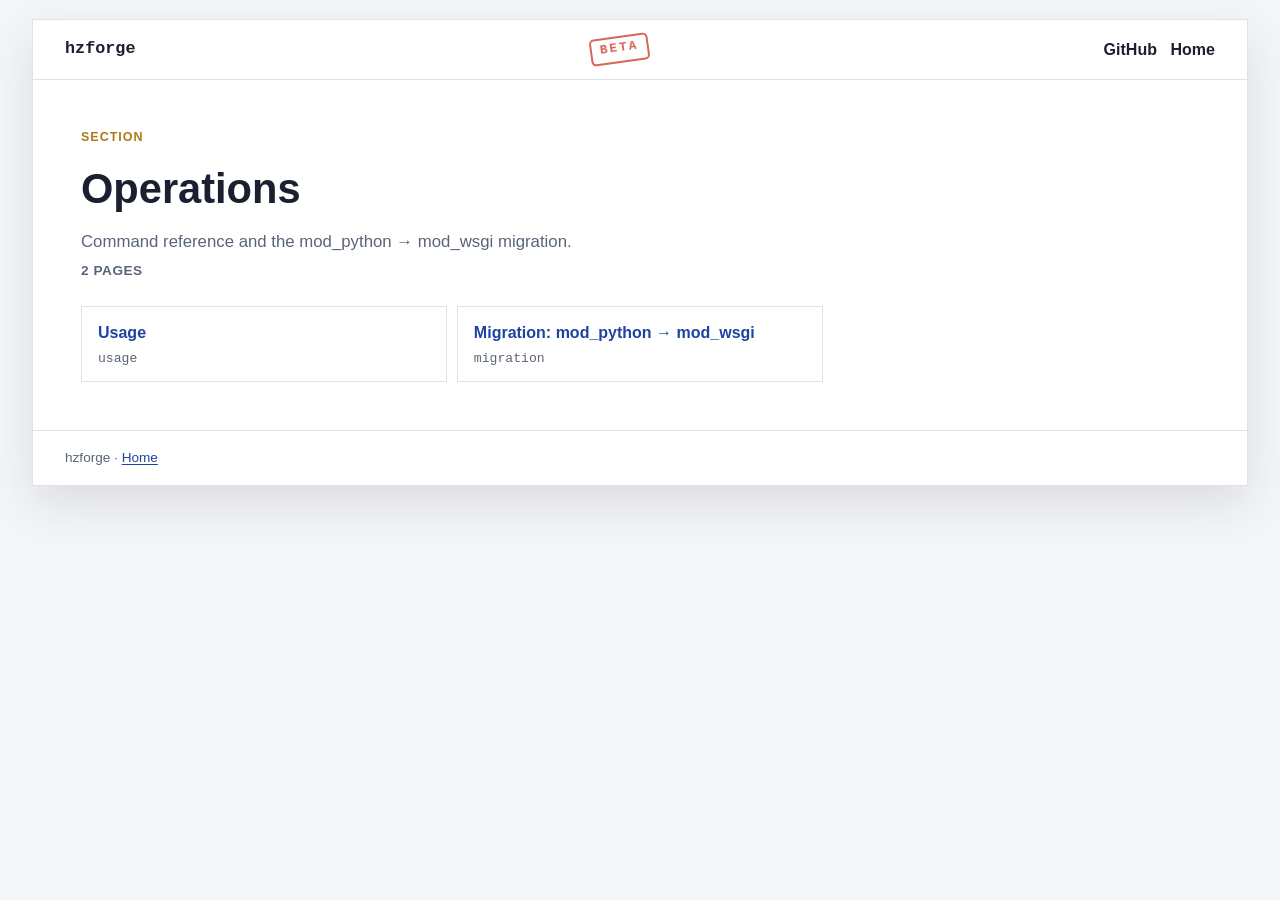
==== gh-pages/public/operations/index.html @ ba513896 "Add docs and GitHub Pages site docs/ holds the markdown sources (summary, motivations, architecture," ====
<!doctype html>
<html lang="en">
<head>
  <meta charset="utf-8">
  <meta name="viewport" content="width=device-width, initial-scale=1">
  <title>Operations | hzforge</title>
  <meta name="description" content="Command reference and the mod_python → mod_wsgi migration.">
  <link rel="stylesheet" href="../assets/site.css">
</head>
<body class="site-group">
  <a class="skip-link" href="#main-content">Skip to main content</a>
  <div class="page-shell">
    <header class="site-header site-header--compact">
      <a class="brand" href="../index.html">
        <span class="brand__name">hzforge</span>
      </a>
      <span class="site-header__beta" aria-label="Beta release">Beta</span>
      <nav class="top-nav" aria-label="Primary">
        <a href="https://github.com/hubzero/hzforge">GitHub</a>
        <a href="../index.html">Home</a>
      </nav>
    </header>

    <main id="main-content" class="group-layout" tabindex="-1">
      <header class="group-header">
        <p class="eyebrow">Section</p>
        <h1>Operations</h1>
        <p class="group-header__summary">Command reference and the mod_python → mod_wsgi migration.</p>
        <p class="group-header__count">2 pages</p>
      </header>

      <ul class="group-pages">
<li>
  <a href="usage/index.html">
    <span class="group-pages__title">Usage</span>
    <span class="group-pages__slug">usage</span>
  </a>
</li>
<li>
  <a href="migration/index.html">
    <span class="group-pages__title">Migration: mod_python → mod_wsgi</span>
    <span class="group-pages__slug">migration</span>
  </a>
</li>
      </ul>
    </main>

    <footer class="site-footer">
      <p>hzforge · <a href="../index.html">Home</a></p>
    </footer>
  </div>
</body>
</html>
---- gh-pages/public/assets/site.css ----
:root {
  --bg: #f5f6f8;
  --paper: #ffffff;
  --panel: #1c2535;
  --ink: #1a2030;
  --ink-soft: #5a6478;
  --line: #dde2eb;
  --accent: #2456c2;
  --accent-strong: #1c44a0;
  --gold: #b07a17;
  --code-bg: #f1f3f7;
  --shadow: 0 18px 48px rgba(28, 37, 53, .12);
  --content: 76rem;
  --sidebar: 18rem;
  --font-body: "Inter", "Segoe UI", "Helvetica Neue", Arial, sans-serif;
  --font-code: "JetBrains Mono", "SFMono-Regular", Consolas, "Liberation Mono", Menlo, monospace;
}

* { box-sizing: border-box; }

html { scroll-behavior: smooth; }

body {
  margin: 0;
  color: var(--ink);
  background: var(--bg);
  font-family: var(--font-body);
  line-height: 1.6;
}

a { color: var(--accent-strong); text-underline-offset: .18em; }
a:hover { color: var(--accent); }

a:focus-visible, button:focus-visible {
  outline: 3px solid var(--gold);
  outline-offset: 3px;
}

code, pre { font-family: var(--font-code); }

.skip-link {
  position: absolute; left: 1rem; top: -5rem; z-index: 20;
  padding: .7rem 1rem; color: var(--paper); background: var(--panel);
  border-radius: .45rem;
}
.skip-link:focus { top: 1rem; }

.visually-hidden {
  position: absolute; width: 1px; height: 1px; padding: 0; margin: -1px;
  overflow: hidden; clip: rect(0,0,0,0); white-space: nowrap; border: 0;
}

.page-shell {
  width: min(calc(100% - 1.5rem), var(--content));
  margin: 1.2rem auto;
  background: var(--paper);
  border: 1px solid var(--line);
  box-shadow: var(--shadow);
}

/* --- header --- */
.site-header {
  display: flex; align-items: center; justify-content: space-between;
  gap: 1rem; padding: 1rem clamp(1rem, 3vw, 2rem);
  border-bottom: 1px solid var(--line);
}
.site-header--compact {
  position: sticky; top: 0; z-index: 5;
  background: rgba(255, 255, 255, .94);
  backdrop-filter: blur(10px);
}

.brand {
  display: inline-flex; align-items: center; gap: .65rem;
  color: var(--ink); text-decoration: none; font-weight: 700;
}
.brand__name { font-size: 1.05rem; font-family: var(--font-code); }

.top-nav {
  display: flex; flex-wrap: wrap; gap: .3rem .85rem; font-weight: 600;
}
.top-nav a { color: var(--ink); text-decoration: none; }
.top-nav a:hover { color: var(--accent-strong); }

.eyebrow {
  margin: 0 0 .5rem; color: var(--gold); font-weight: 800;
  text-transform: uppercase; letter-spacing: .08em; font-size: .78rem;
}
.eyebrow a { color: inherit; text-decoration: none; }
.eyebrow a:hover { color: var(--accent-strong); }

/* --- home page (doc-page-style layout: sidebar + article) --- */
.home-layout {
  display: grid;
  grid-template-columns: var(--sidebar) minmax(0, 1fr);
  gap: 0;
}
@media (max-width: 60rem) {
  .home-layout { grid-template-columns: 1fr; }
}

.home-sidebar {
  padding: 1.2rem 1rem;
  border-right: 1px solid var(--line);
  background: #fafbfd;
  font-size: .92rem;
  max-height: calc(100vh - 1.2rem);
  overflow-y: auto;
  position: sticky; top: 0;
  align-self: start;
}
@media (max-width: 60rem) {
  .home-sidebar {
    position: static; border-right: 0;
    border-bottom: 1px solid var(--line);
  }
}

.home-main {
  padding: clamp(1.5rem, 4vw, 3rem) clamp(1rem, 4vw, 3rem);
  min-width: 0;
}

.home-main__about { max-width: 56rem; }
.home-main__about > .prose { max-width: 56rem; }

/* --- hero band on homepage: dark, full page-shell width, centered --- */
.hero {
  background: var(--panel);
  color: #f1f4f9;
  padding: clamp(2.5rem, 6vw, 4.5rem) clamp(1rem, 4vw, 3rem);
  display: flex;
  flex-direction: column;
  align-items: center;
  gap: 1.2rem;
  text-align: center;
  border-bottom: 1px solid var(--line);
}

.hero__logo {
  display: block;
  width: clamp(72px, 12vw, 110px);
  height: auto;
}

.hero__title {
  margin: 0;
  font-family: var(--font-code);
  font-size: clamp(1.9rem, 4.8vw, 3.2rem);
  line-height: 1.1;
  letter-spacing: -0.01em;
  font-weight: 700;
}

/* Site-wide Beta badge in the sticky header — small, sits between the
   brand link and the top-nav on every page. Hidden on phones to keep
   the header from wrapping awkwardly. */
.site-header__beta {
  display: inline-block;
  font-family: var(--font-code);
  font-weight: 900;
  font-size: .78rem;
  letter-spacing: .18em;
  color: #d54a3c;
  border: 2px solid #d54a3c;
  padding: .08rem .5rem .12rem;
  border-radius: .3rem;
  transform: rotate(-8deg);
  opacity: .85;
  text-transform: uppercase;
  pointer-events: none;
  user-select: none;
  white-space: nowrap;
  text-shadow: 0 0 2px rgba(213, 74, 60, 0.18);
}
@media (max-width: 720px) {
  .site-header__beta { display: none; }
}

/* Rubber-stamp Beta badge — adapted from mod_botshield. Default size
   fits inline next to an H1; the .hero context override below makes it
   larger when it appears centered under the hero title. */
.hero__beta-stamp {
  display: inline-block;
  font-family: var(--font-code);
  font-weight: 900;
  font-size: clamp(.95rem, 1.7vw, 1.15rem);
  letter-spacing: 0.18em;
  color: #d54a3c;
  border: 2px solid #d54a3c;
  padding: 0.15rem 0.6rem 0.2rem;
  border-radius: 0.35rem;
  transform: rotate(-12deg);
  opacity: 0.85;
  text-transform: uppercase;
  pointer-events: none;
  user-select: none;
  white-space: nowrap;
  text-shadow: 0 0 2px rgba(213, 74, 60, 0.18);
  vertical-align: middle;
}

.hero .hero__beta-stamp {
  font-size: clamp(1.15rem, 2.4vw, 1.65rem);
  border-width: 3px;
  padding: 0.25rem 0.85rem 0.3rem;
  opacity: 0.92;
}

/* --- group page --- */
.group-layout {
  padding: clamp(1.5rem, 4vw, 3rem) clamp(1rem, 4vw, 3rem);
}
.group-header h1 {
  margin: 0 0 .4rem; font-size: clamp(1.8rem, 4vw, 2.6rem);
}
.group-header__summary {
  max-width: 55rem; margin: 0 0 .25rem; color: var(--ink-soft); font-size: 1.05rem;
}
.group-header__count {
  margin: 0 0 1.5rem; color: var(--ink-soft); font-size: .85rem;
  font-weight: 600; text-transform: uppercase; letter-spacing: .04em;
}
.group-pages {
  list-style: none; padding: 0; margin: 0;
  display: grid; grid-template-columns: repeat(auto-fill, minmax(20rem, 1fr));
  gap: .6rem;
}
.group-pages a {
  display: block; padding: .8rem 1rem;
  background: var(--paper); border: 1px solid var(--line);
  text-decoration: none; color: inherit;
}
.group-pages a:hover {
  border-color: var(--accent); background: #f8fafd;
}
.group-pages__title {
  display: block; color: var(--accent-strong); font-weight: 600;
}
.group-pages__slug {
  display: block; color: var(--ink-soft); font-size: .82rem; margin-top: .15rem;
  font-family: var(--font-code);
}

/* --- doc page --- */
.docs-layout {
  display: grid;
  grid-template-columns: var(--sidebar) minmax(0, 1fr);
  gap: 0;
}
@media (max-width: 60rem) {
  .docs-layout { grid-template-columns: 1fr; }
}

.docs-sidebar {
  padding: 1.2rem 1rem;
  border-right: 1px solid var(--line);
  background: #fafbfd;
  font-size: .92rem;
  max-height: calc(100vh - 1.2rem);
  overflow-y: auto;
  position: sticky; top: 0;
  align-self: start;
}
@media (max-width: 60rem) {
  .docs-sidebar { position: static; border-right: 0; border-bottom: 1px solid var(--line); }
}

.docs-sidebar__eyebrow {
  margin: 0 0 .6rem; color: var(--gold); font-weight: 800;
  text-transform: uppercase; letter-spacing: .08em; font-size: .72rem;
}

.docs-nav { display: block; }
.docs-nav__group {
  margin-bottom: 1rem;
}
.docs-nav__group-title {
  display: block; padding: .25rem 0;
  font-weight: 700; font-size: .82rem; color: var(--ink);
  text-transform: uppercase; letter-spacing: .05em;
  text-decoration: none;
}
.docs-nav__group-title.is-active { color: var(--accent-strong); }
.docs-nav__group-title:hover { color: var(--accent-strong); }

.docs-nav__list {
  list-style: none; padding: .25rem 0 0 .8rem; margin: 0;
  border-left: 1px solid var(--line);
}
.docs-nav__list li { margin: .1rem 0; }
.docs-nav__item {
  display: block; padding: .2rem .5rem;
  color: var(--ink-soft); text-decoration: none;
  font-size: .85rem; line-height: 1.35;
  border-radius: .25rem;
}
.docs-nav__item:hover {
  color: var(--accent-strong); background: var(--paper);
}
.docs-nav__item.is-active {
  color: var(--accent-strong); background: var(--paper); font-weight: 600;
}
.docs-nav__count {
  margin: .25rem 0 0 .8rem; color: var(--ink-soft);
  font-size: .78rem; font-style: italic;
}

.docs-article {
  padding: clamp(1.5rem, 4vw, 3rem) clamp(1rem, 4vw, 3rem);
  min-width: 0;
}

.docs-article__header {
  border-bottom: 1px solid var(--line); padding-bottom: 1.4rem; margin-bottom: 1.5rem;
}
.docs-article__header h1 {
  margin: 0 0 .35rem; font-size: clamp(1.8rem, 4vw, 2.4rem); line-height: 1.15;
}
.docs-article__source {
  margin: 0; color: var(--ink-soft); font-size: .82rem;
}
.docs-article__source code {
  background: var(--code-bg); padding: .15rem .4rem; border-radius: .25rem;
  font-size: .82rem;
}

/* TOC */
.toc {
  margin: 0 0 2rem; padding: 1rem 1.2rem;
  border: 1px solid var(--line); background: #fafbfd;
}
.toc__heading {
  margin: 0 0 .5rem; font-size: .82rem; color: var(--ink-soft);
  text-transform: uppercase; letter-spacing: .06em; font-weight: 700;
}
.toc__list { list-style: none; padding: 0; margin: 0; }
.toc__item { padding: .12rem 0; }
.toc__item--level-3 { padding-left: 1rem; }
.toc__item--level-4 { padding-left: 2rem; }
.toc a { text-decoration: none; }
.toc a:hover { text-decoration: underline; }

/* prose styling */
.prose { max-width: 56rem; }
.prose h2, .prose h3, .prose h4, .prose h5, .prose h6 {
  scroll-margin-top: 5rem;
}
.prose h2 { font-size: 1.6rem; margin: 2rem 0 .8rem; padding-bottom: .3rem; border-bottom: 1px solid var(--line); }
.prose h3 { font-size: 1.3rem; margin: 1.6rem 0 .6rem; }
.prose h4 { font-size: 1.1rem; margin: 1.4rem 0 .5rem; }
.prose p { margin: 0 0 1rem; }
.prose ul, .prose ol { padding-left: 1.5rem; margin: 0 0 1rem; }
.prose li { margin: .25rem 0; }
.prose code {
  background: var(--code-bg); padding: .1rem .35rem; border-radius: .25rem;
  font-size: .92em;
}
.prose pre {
  background: var(--code-bg); padding: 1rem 1.2rem; overflow-x: auto;
  border: 1px solid var(--line); border-radius: .35rem;
  font-size: .92rem; line-height: 1.5;
}
.prose pre code { background: transparent; padding: 0; font-size: inherit; }
.prose blockquote {
  margin: 0 0 1rem; padding: .5rem 1rem;
  border-left: 4px solid var(--line); color: var(--ink-soft);
  background: #fafbfd;
}
.prose table {
  width: 100%; border-collapse: collapse; margin: 0 0 1rem;
  font-size: .94rem;
}
.prose th, .prose td {
  padding: .5rem .8rem; border-bottom: 1px solid var(--line);
  text-align: left; vertical-align: top;
}
.prose th { background: var(--code-bg); font-weight: 700; }
.prose img { max-width: 100%; height: auto; }
.prose hr {
  border: 0; border-top: 1px solid var(--line); margin: 2rem 0;
}
.prose a { font-weight: 500; }

/* footer */
.site-footer {
  padding: 1rem clamp(1rem, 3vw, 2rem);
  border-top: 1px solid var(--line);
  color: var(--ink-soft); font-size: .85rem;
}
.site-footer p { margin: 0; }
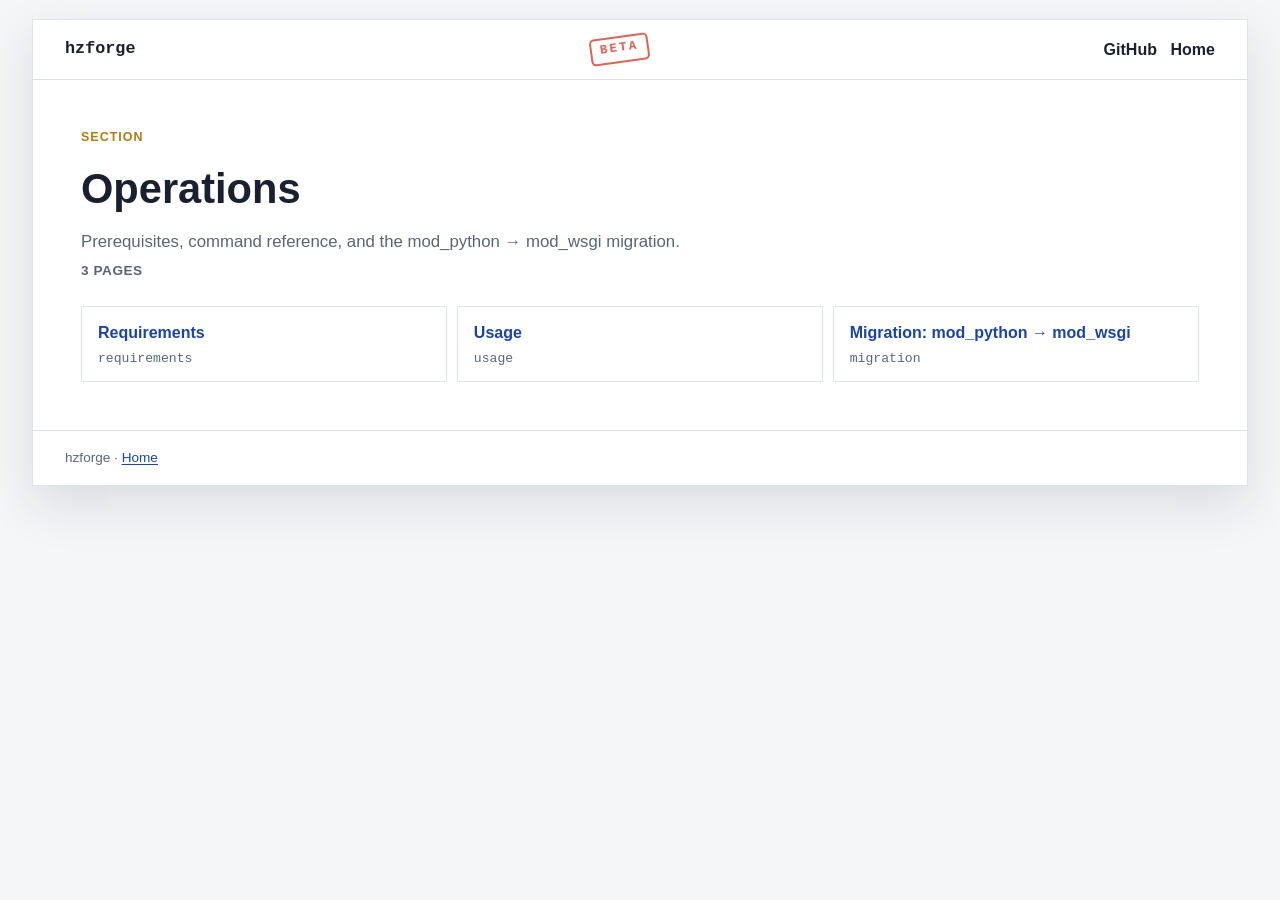
==== commit af394f39: "docs: add Requirements page to the docs site New docs/requirements.md (host, Python 3.8+, packages/r" ====
--- a/gh-pages/public/operations/index.html
+++ b/gh-pages/public/operations/index.html
@@ -4,7 +4,7 @@
   <meta charset="utf-8">
   <meta name="viewport" content="width=device-width, initial-scale=1">
   <title>Operations | hzforge</title>
-  <meta name="description" content="Command reference and the mod_python → mod_wsgi migration.">
+  <meta name="description" content="Prerequisites, command reference, and the mod_python → mod_wsgi migration.">
   <link rel="stylesheet" href="../assets/site.css">
 </head>
 <body class="site-group">
@@ -25,11 +25,17 @@
       <header class="group-header">
         <p class="eyebrow">Section</p>
         <h1>Operations</h1>
-        <p class="group-header__summary">Command reference and the mod_python → mod_wsgi migration.</p>
-        <p class="group-header__count">2 pages</p>
+        <p class="group-header__summary">Prerequisites, command reference, and the mod_python → mod_wsgi migration.</p>
+        <p class="group-header__count">3 pages</p>
       </header>
 
       <ul class="group-pages">
+<li>
+  <a href="requirements/index.html">
+    <span class="group-pages__title">Requirements</span>
+    <span class="group-pages__slug">requirements</span>
+  </a>
+</li>
 <li>
   <a href="usage/index.html">
     <span class="group-pages__title">Usage</span>
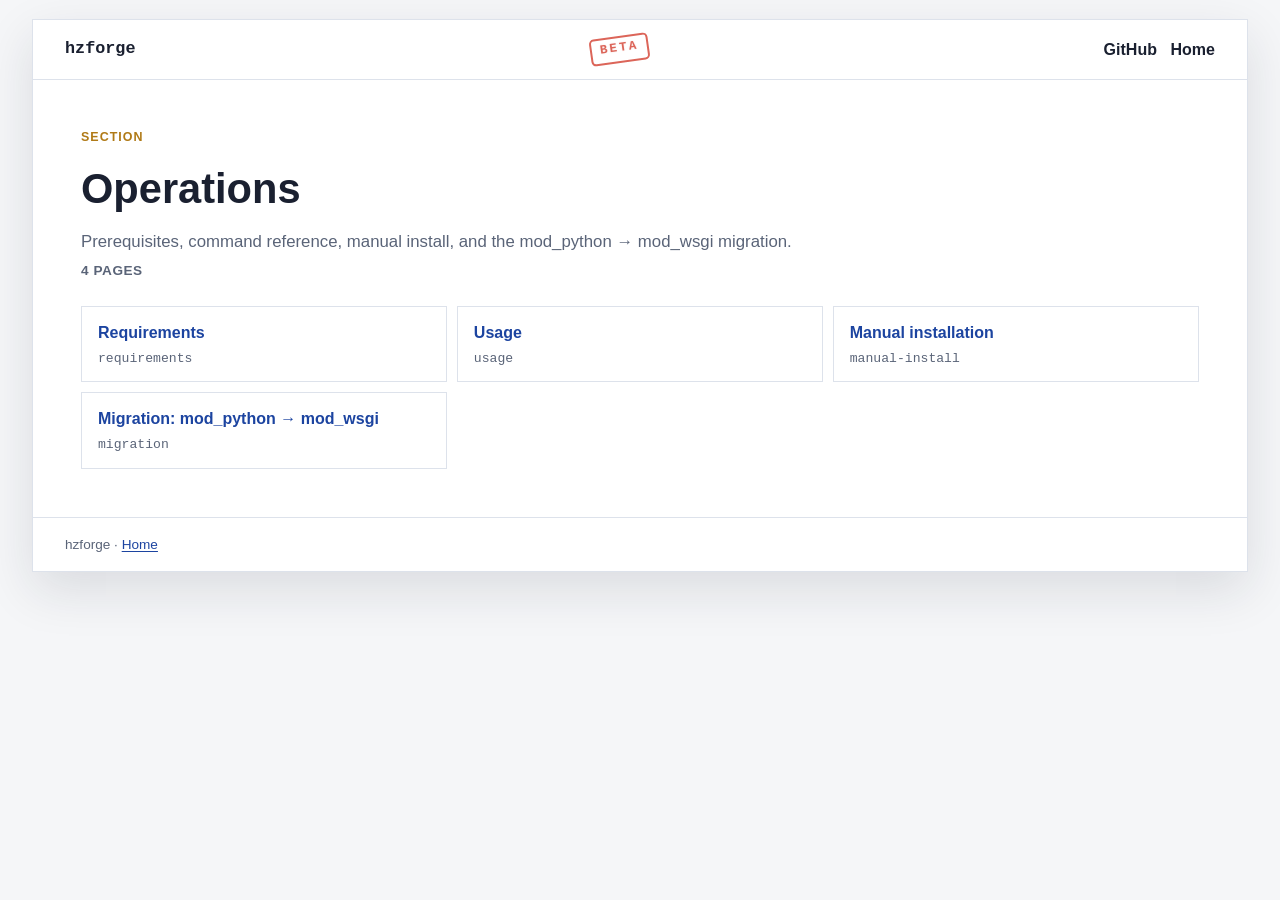
==== commit ab40ae1c: "docs: detailed manual-install guide for each matrix option New operations/manual-install page docume" ====
--- a/gh-pages/public/operations/index.html
+++ b/gh-pages/public/operations/index.html
@@ -4,7 +4,7 @@
   <meta charset="utf-8">
   <meta name="viewport" content="width=device-width, initial-scale=1">
   <title>Operations | hzforge</title>
-  <meta name="description" content="Prerequisites, command reference, and the mod_python → mod_wsgi migration.">
+  <meta name="description" content="Prerequisites, command reference, manual install, and the mod_python → mod_wsgi migration.">
   <link rel="stylesheet" href="../assets/site.css">
 </head>
 <body class="site-group">
@@ -25,8 +25,8 @@
       <header class="group-header">
         <p class="eyebrow">Section</p>
         <h1>Operations</h1>
-        <p class="group-header__summary">Prerequisites, command reference, and the mod_python → mod_wsgi migration.</p>
-        <p class="group-header__count">3 pages</p>
+        <p class="group-header__summary">Prerequisites, command reference, manual install, and the mod_python → mod_wsgi migration.</p>
+        <p class="group-header__count">4 pages</p>
       </header>
 
       <ul class="group-pages">
@@ -40,6 +40,12 @@
   <a href="usage/index.html">
     <span class="group-pages__title">Usage</span>
     <span class="group-pages__slug">usage</span>
+  </a>
+</li>
+<li>
+  <a href="manual-install/index.html">
+    <span class="group-pages__title">Manual installation</span>
+    <span class="group-pages__slug">manual-install</span>
   </a>
 </li>
 <li>
